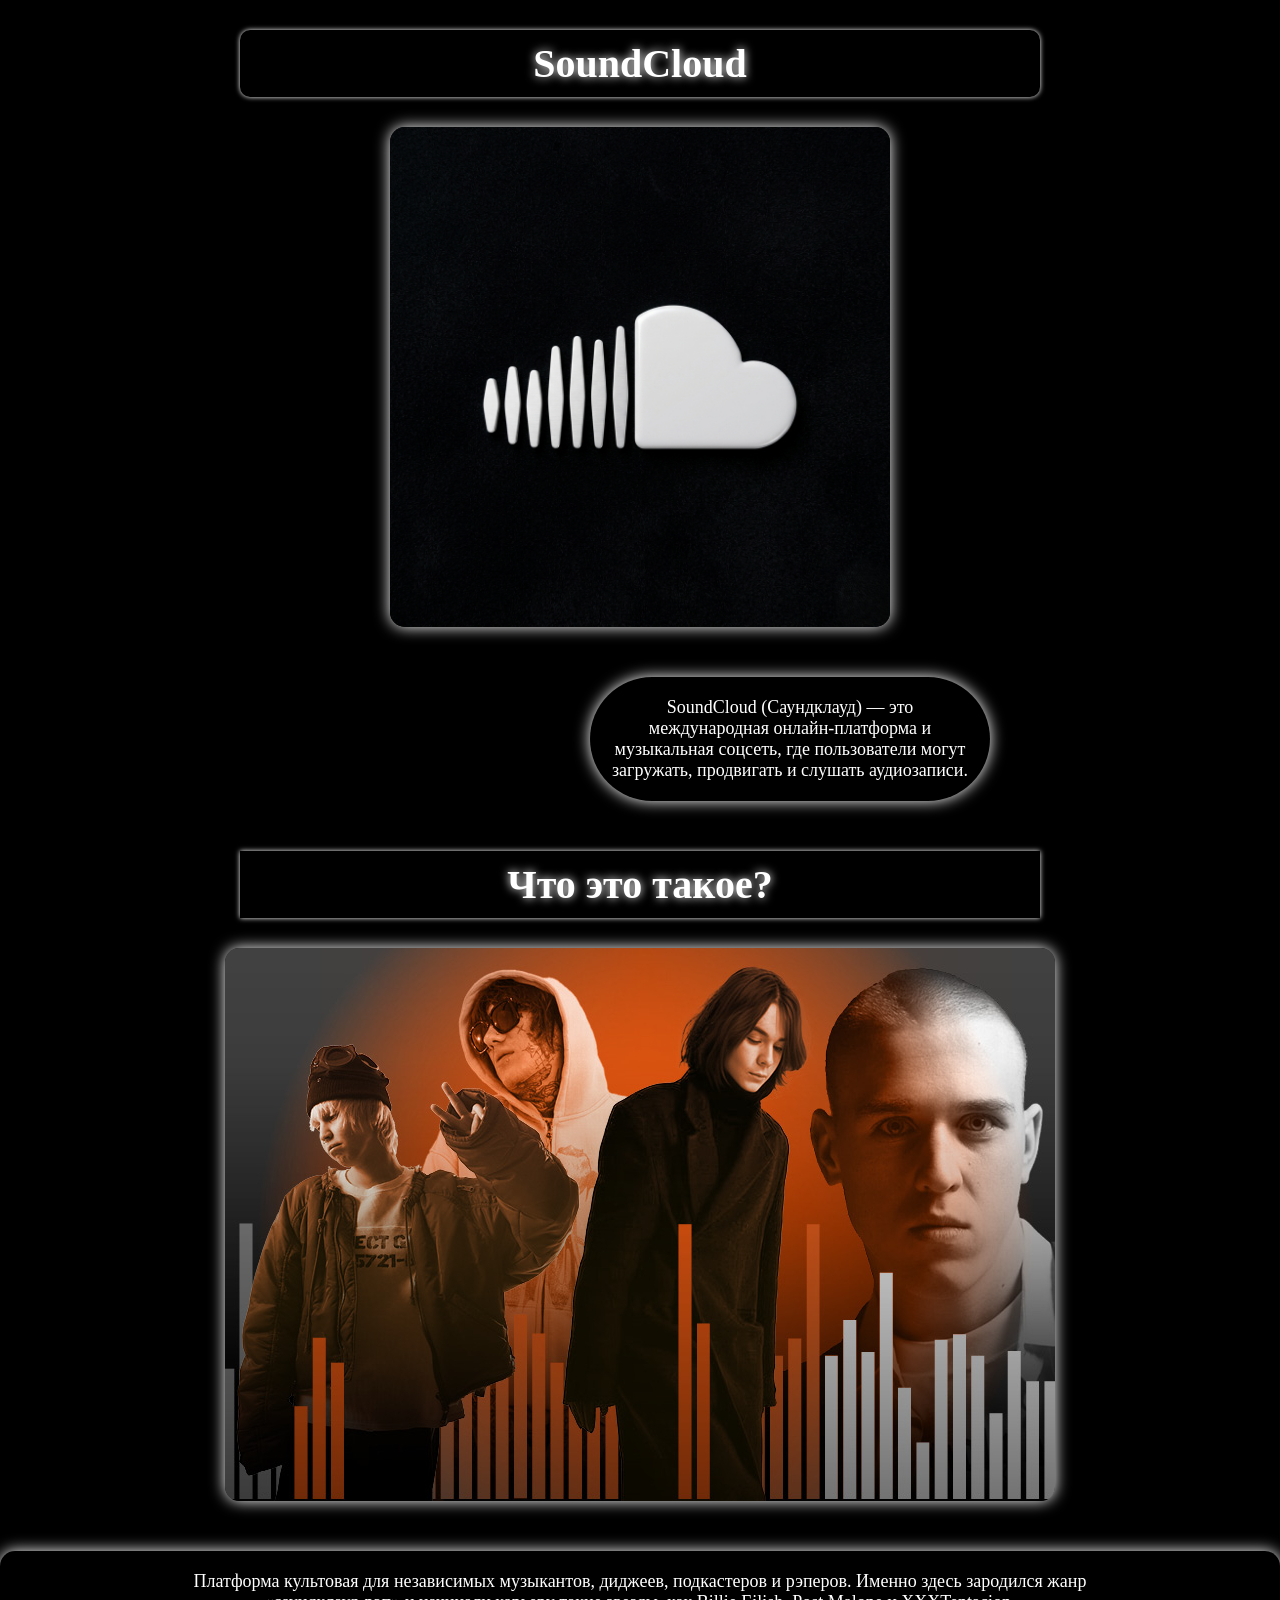
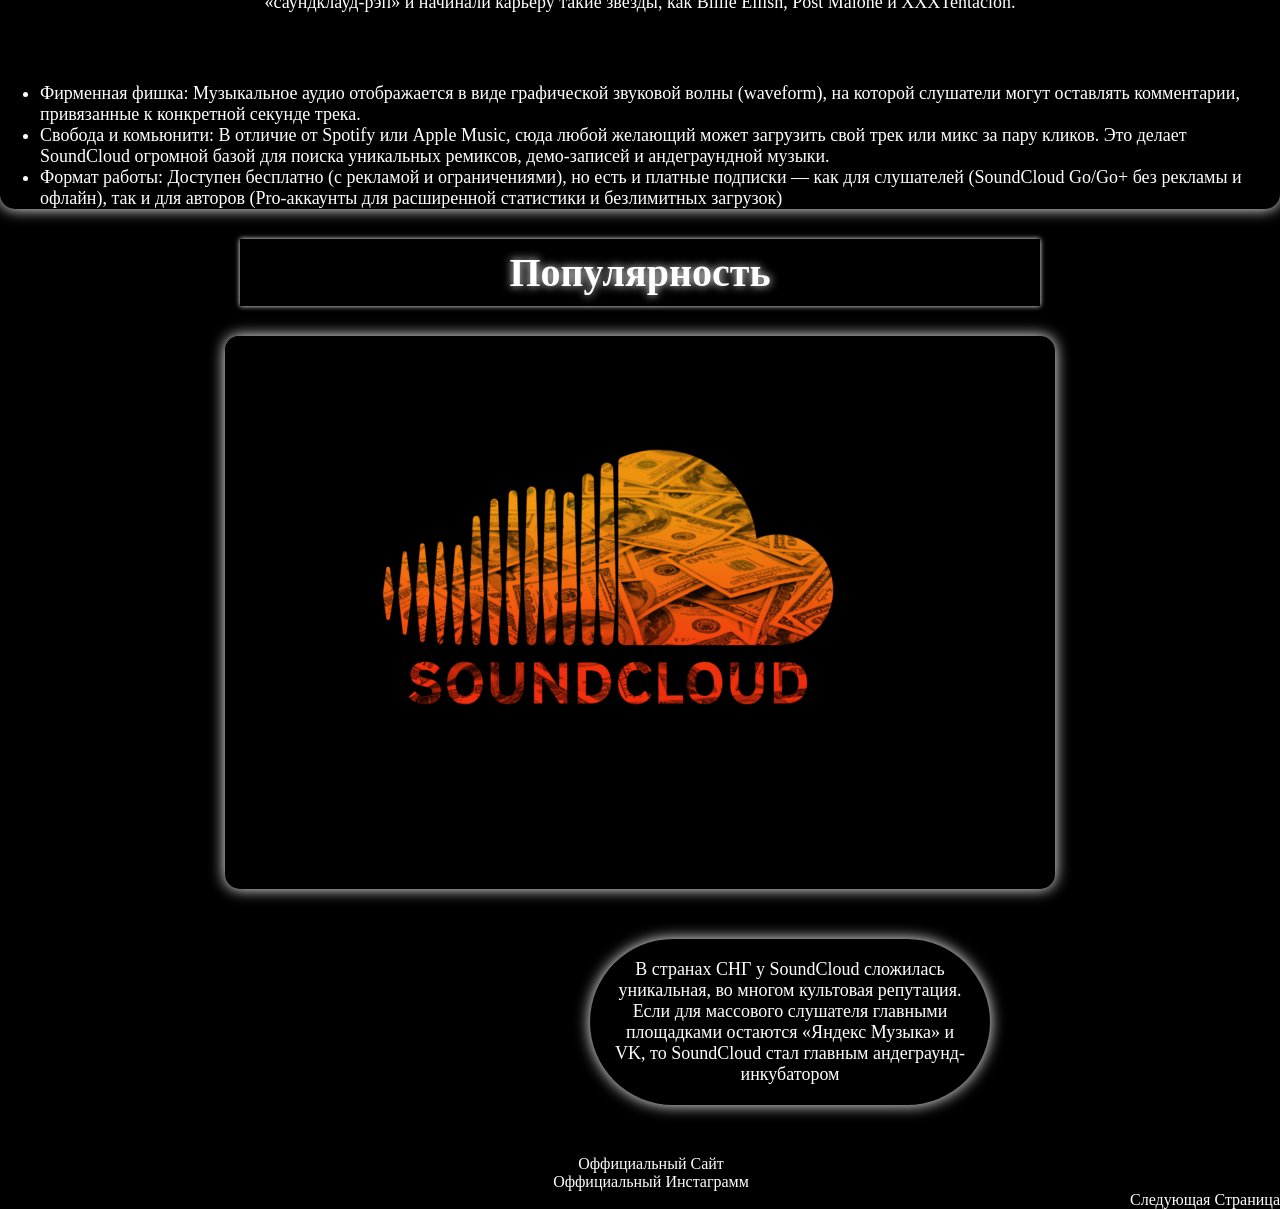
==== index.html @ 140f91e4 "fixed" ====
<!DOCTYPE html>
<html lang="en">

<head>
    <meta charset="UTF-8">
    <meta name="viewport" content="width=device-width, initial-scale=1.0">
    <title>SoundCloud</title>
    <link rel="stylesheet" href="./css/emo.css">
</head>

<body>
    <h1 class="Заголовок">SoundCloud</h1>

    <img src="./images/Gemini_Generated_Image_seqskyseqskyseqs.png" alt="" class="logo">

    <p class="text">SoundCloud (Саундклауд) — это международная онлайн-платформа и музыкальная соцсеть, где пользователи
        могут загружать, продвигать и слушать аудиозаписи.</p>

    <h2 class="Заголовок">Что это такое?</h2>

    <div class="image">
        <img src="./images/e38599940cd7.jpg" alt="марки">
    </div>
    <div class="about">

        <p class="text2"> Платформа культовая для независимых музыкантов, диджеев, подкастеров и рэперов.
            Именно здесь зародился жанр «саундклауд-рэп» и начинали карьеру такие звезды, как Billie Eilish, Post Malone
            и
            XXXTentacion.
        </p>
        <ul>
            <li>Фирменная фишка: Музыкальное аудио отображается в виде графической звуковой волны (waveform), на которой
                слушатели могут оставлять комментарии, привязанные к конкретной секунде трека.</li>
            <li>Свобода и комьюнити: В отличие от Spotify или Apple Music, сюда любой желающий может загрузить свой трек
                или
                микс за пару кликов. Это делает SoundCloud огромной базой для поиска уникальных ремиксов, демо-записей и
                андеграундной музыки.</li>
            <li>Формат работы: Доступен бесплатно (с рекламой и ограничениями), но есть и платные подписки — как для
                слушателей
                (SoundCloud Go/Go+ без рекламы и офлайн), так и для авторов (Pro-аккаунты для расширенной статистики и
                безлимитных загрузок)</li>
        </ul>
    </div>

    <h3 class="Заголовок">Популярность</h3>

    <div class="image">
        <img src="./images/30050_l.jpg"
            alt="картинка">

    </div>

    <p class="text">В странах СНГ у SoundCloud сложилась уникальная, во многом культовая репутация. Если для массового слушателя главными площадками остаются «Яндекс Музыка» и VK, то SoundCloud стал главным андеграунд-инкубатором</p>
   
    
    <li class="link"><a href="https://soundcloud.com/" target="_blank">Оффициальный Сайт</a></li>
    <li class="link"><a href="https://www.instagram.com/soundcloud/" target="_blank">Оффициальный Инстаграмм</a></li>
    
    <a href="./page..html" class="nextpage">Следующая Страница</a>
</body>

</html>
---- css/emo.css ----
* {
    margin: 0;
    box-sizing: border-box;
    
}

body {
background: black;
}

h1 {

    border-radius: 10px;
}


.Заголовок {
    width: 800px;
    margin:30px auto;
    text-shadow: 0 0 10px white;
    box-shadow: 0 0 5px white;
    color: white;
    padding: 10px;
    text-align: center;
    font-size: 40px;
    
}

.logo {
    margin: auto;
    display: block;
    width: 500px;
    height: 500px;
    box-shadow: 0 0 15px white;
    border-radius: 15px;
    
}


.text {
    width: 400px;
    text-align: center;
    color: white;
    margin: 50px 590px;
    /* justify-self: center; */
    padding: 20px;
    font-size: large;
    box-shadow: 0 0 15px white;
    border-radius: 50pc;
    border-width: 5px;
}


.image {
    margin: auto;
    width: 830px;
    height: 553px;
    border-radius: 15px;
    /* object-fit: ; */
    box-shadow: 0 0 15px white ;
    
}

.image img {

    border-radius: 14px;
}

.about {

    box-shadow: 0 0 15px white;
    border-radius: 15px;
}

.about ul {
    font-size: large;
    color: white;
}



.text2 {
    width: 1000px;
    text-align: center;
    color: white;
    margin: 50px auto;
    padding: 20px;
    font-size: large;
    
    /* background: black; */
    border-radius: 50pc;
    border-width: 5px;
}

h3 {
    text-align: center;
    font-size: 20px;
}

/* .image2 {

} */

.link {
    text-align: center;
    
    
}

.nextpage {
    text-align: right;
    display: block;
}

a {
    color: white;
    text-decoration: none;
}

.map {
    margin: auto;
    padding-bottom: 35px;
    display: block;
}

.back {
    width: 75px;
    height: 70px;
    filter: invert(1);
    
}

nav .container2 {
    
    display: flex;
    align-items: center;
    justify-content: space-between;
}



.yt {
    margin: auto;
    width: 826px;
    height: 583px;
    display: flex;
    justify-content: center;
    box-shadow: 0 0 15px white;
}

.perexod {
    display: flex;
    font-size: 25px;
    justify-content: end;
}
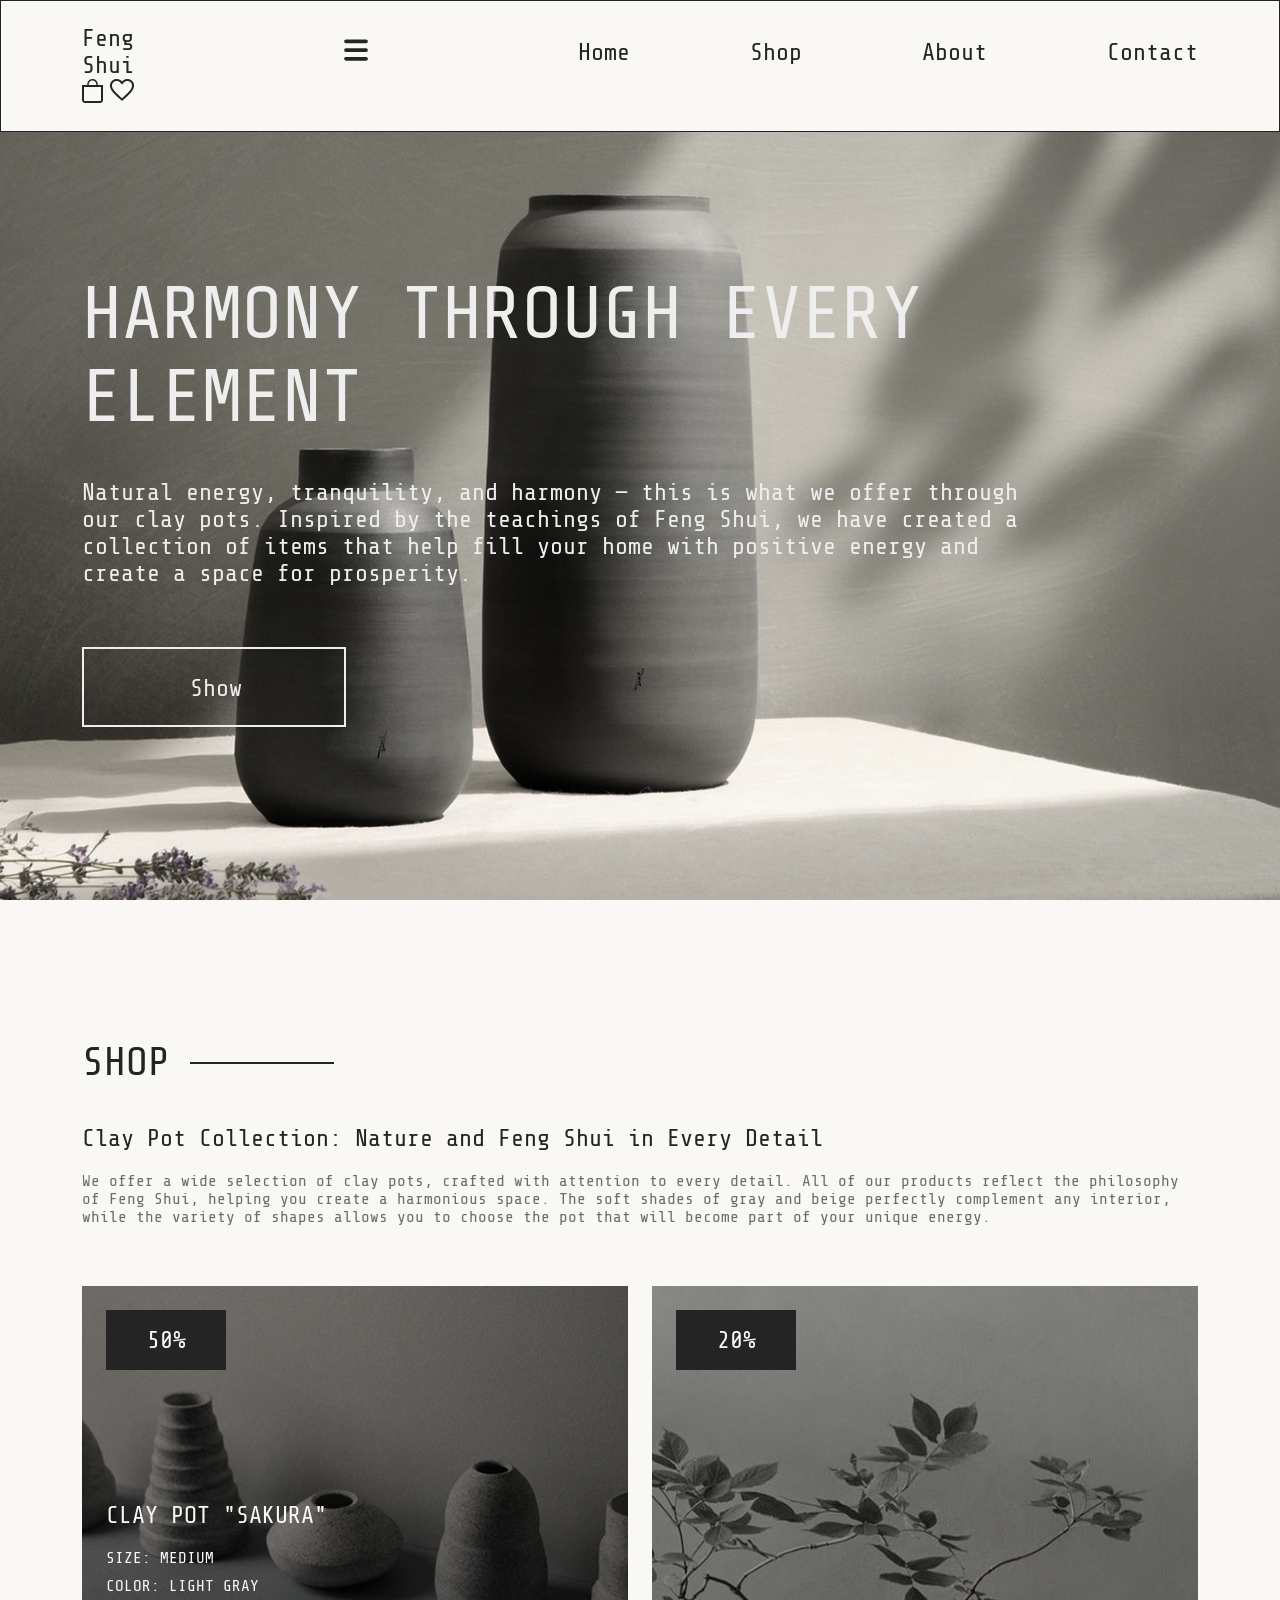
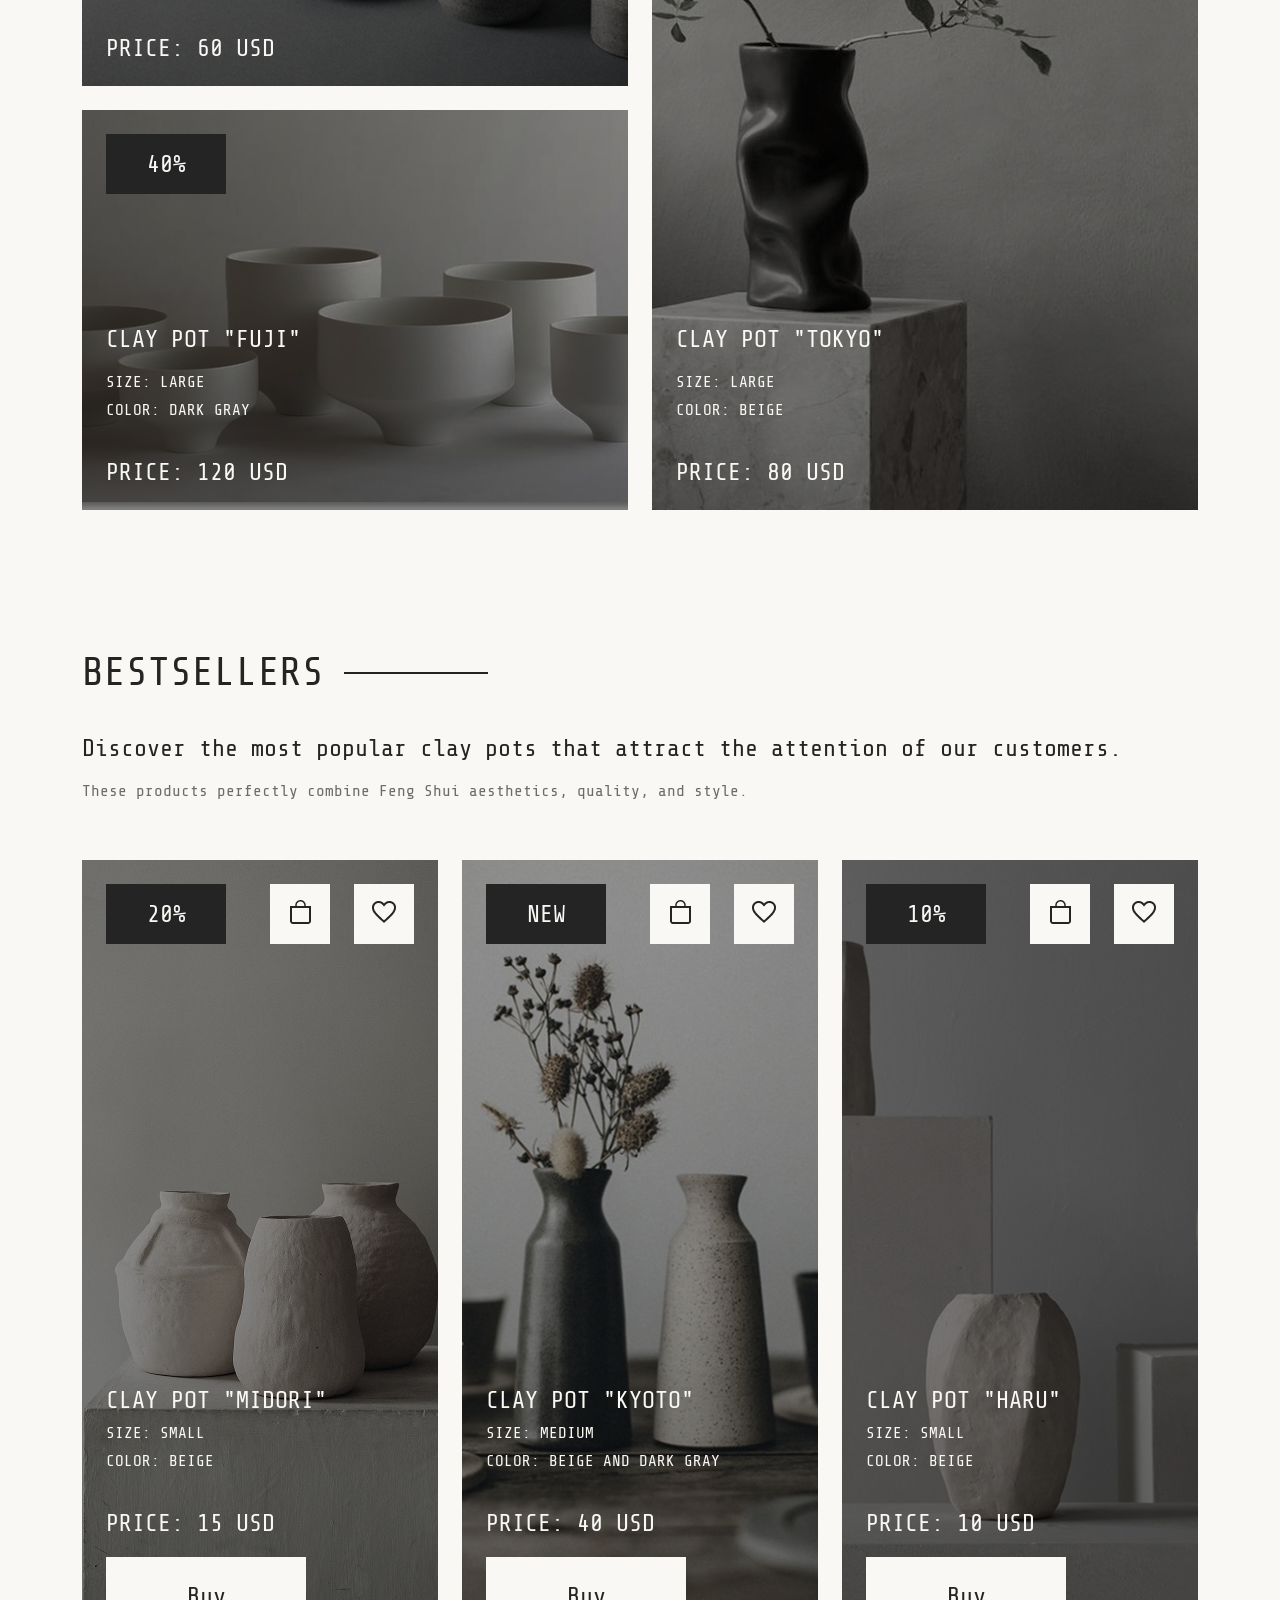
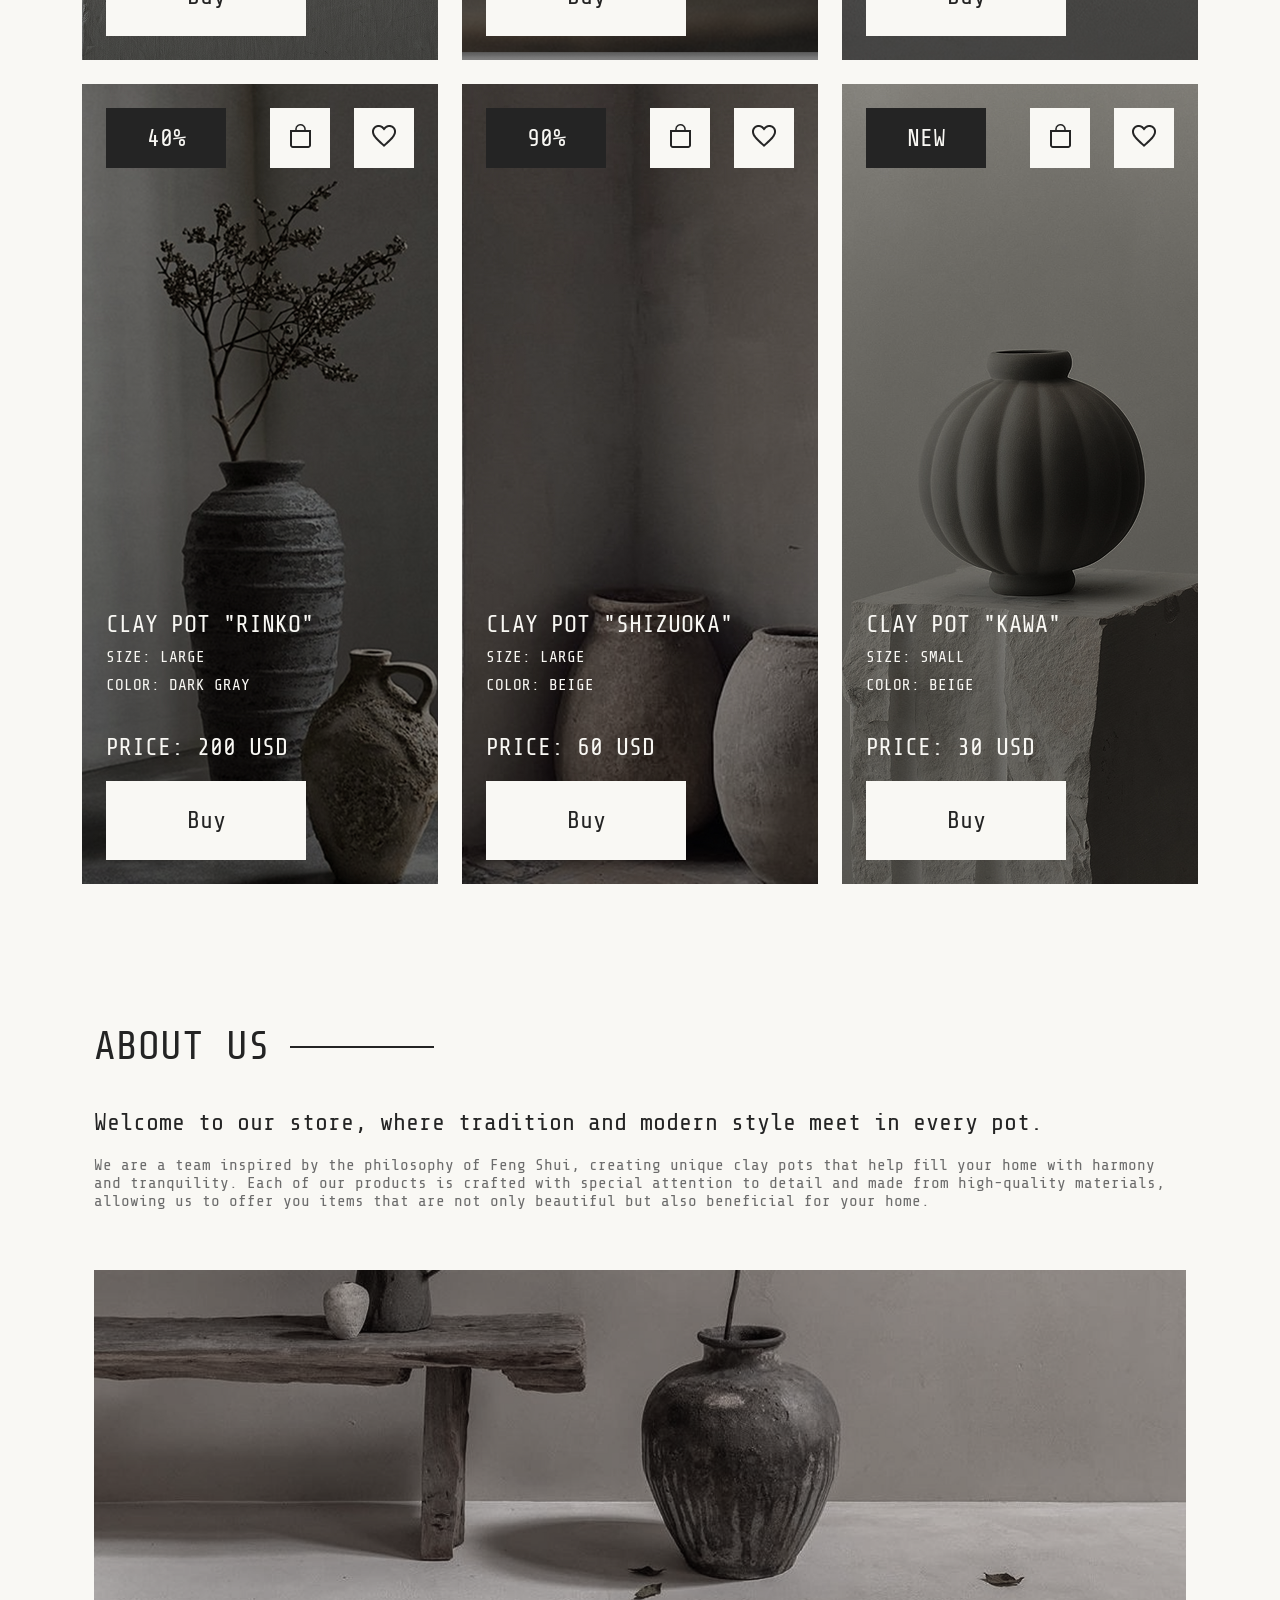
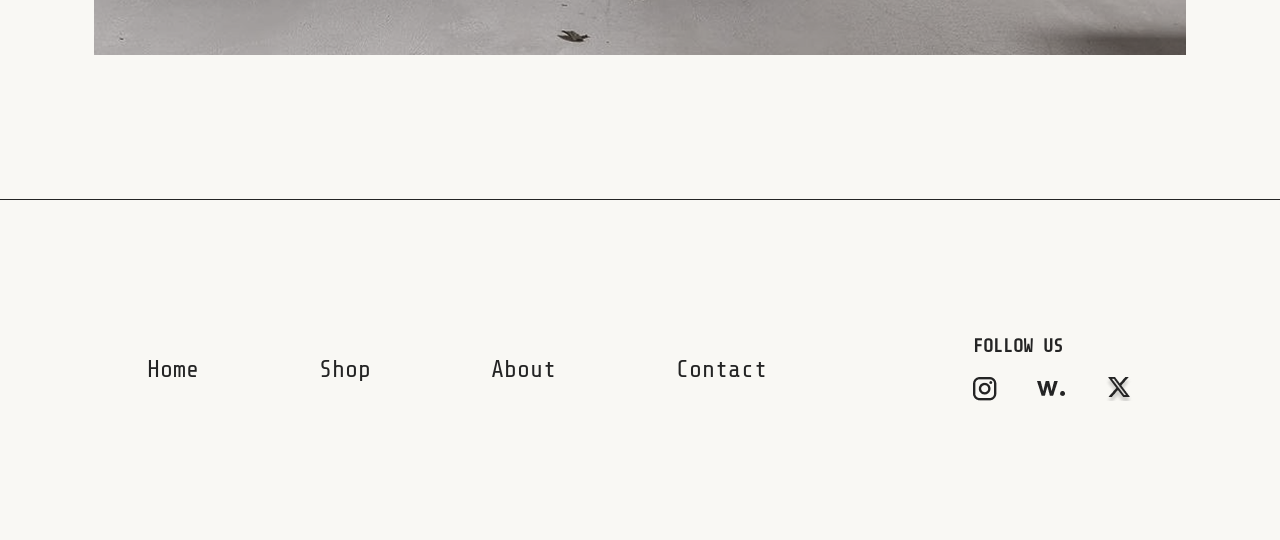
==== commit 2db6ca87: "Превью" ====
--- a/index.html
+++ b/index.html
@@ -4,59 +4,289 @@
 <head>
     <meta charset="UTF-8">
     <meta name="viewport" content="width=device-width, initial-scale=1.0">
-    <title>SoundCloud</title>
-    <link rel="stylesheet" href="./css/emo.css">
+    <title>Feng Shui</title>
+    <link rel="stylesheet" href="./css/main.css">
+    <link rel="stylesheet" href="./css/media.css">
 </head>
 
 <body>
-    <h1 class="Заголовок">SoundCloud</h1>
-
-    <img src="./images/Gemini_Generated_Image_seqskyseqskyseqs.png" alt="" class="logo">
-
-    <p class="text">SoundCloud (Саундклауд) — это международная онлайн-платформа и музыкальная соцсеть, где пользователи
-        могут загружать, продвигать и слушать аудиозаписи.</p>
-
-    <h2 class="Заголовок">Что это такое?</h2>
-
-    <div class="image">
-        <img src="./images/e38599940cd7.jpg" alt="марки">
-    </div>
-    <div class="about">
-
-        <p class="text2"> Платформа культовая для независимых музыкантов, диджеев, подкастеров и рэперов.
-            Именно здесь зародился жанр «саундклауд-рэп» и начинали карьеру такие звезды, как Billie Eilish, Post Malone
-            и
-            XXXTentacion.
-        </p>
-        <ul>
-            <li>Фирменная фишка: Музыкальное аудио отображается в виде графической звуковой волны (waveform), на которой
-                слушатели могут оставлять комментарии, привязанные к конкретной секунде трека.</li>
-            <li>Свобода и комьюнити: В отличие от Spotify или Apple Music, сюда любой желающий может загрузить свой трек
-                или
-                микс за пару кликов. Это делает SoundCloud огромной базой для поиска уникальных ремиксов, демо-записей и
-                андеграундной музыки.</li>
-            <li>Формат работы: Доступен бесплатно (с рекламой и ограничениями), но есть и платные подписки — как для
-                слушателей
-                (SoundCloud Go/Go+ без рекламы и офлайн), так и для авторов (Pro-аккаунты для расширенной статистики и
-                безлимитных загрузок)</li>
-        </ul>
-    </div>
-
-    <h3 class="Заголовок">Популярность</h3>
-
-    <div class="image">
-        <img src="./images/30050_l.jpg"
-            alt="картинка">
-
-    </div>
-
-    <p class="text">В странах СНГ у SoundCloud сложилась уникальная, во многом культовая репутация. Если для массового слушателя главными площадками остаются «Яндекс Музыка» и VK, то SoundCloud стал главным андеграунд-инкубатором</p>
-   
-    
-    <li class="link"><a href="https://soundcloud.com/" target="_blank">Оффициальный Сайт</a></li>
-    <li class="link"><a href="https://www.instagram.com/soundcloud/" target="_blank">Оффициальный Инстаграмм</a></li>
-    
-    <a href="./page..html" class="nextpage">Следующая Страница</a>
+    <header class="header">
+        <nav class="nav">
+            <div class="container nav__content">
+                <a href="" class="logo">Feng Shui</a>
+                <button class="nav__burger">
+                    <svg xmlns="http://www.w3.org/2000/svg" width="30" height="30" viewBox="0 0 24 24">
+                        <path d="M0 0h24v24H0z" fill="none" />
+                        <g fill="none">
+                            <path
+                                d="m12.593 23.258l-.011.002l-.071.035l-.02.004l-.014-.004l-.071-.035q-.016-.005-.024.005l-.004.01l-.017.428l.005.02l.01.013l.104.074l.015.004l.012-.004l.104-.074l.012-.016l.004-.017l-.017-.427q-.004-.016-.017-.018m.265-.113l-.013.002l-.185.093l-.01.01l-.003.011l.018.43l.005.012l.008.007l.201.093q.019.005.029-.008l.004-.014l-.034-.614q-.005-.018-.02-.022m-.715.002a.02.02 0 0 0-.027.006l-.006.014l-.034.614q.001.018.017.024l.015-.002l.201-.093l.01-.008l.004-.011l.017-.43l-.003-.012l-.01-.01z" />
+                            <path fill="currentColor"
+                                d="M20 17.5a1.5 1.5 0 0 1 .144 2.993L20 20.5H4a1.5 1.5 0 0 1-.144-2.993L4 17.5zm0-7a1.5 1.5 0 0 1 0 3H4a1.5 1.5 0 0 1 0-3zm0-7a1.5 1.5 0 0 1 0 3H4a1.5 1.5 0 1 1 0-3z" />
+                        </g>
+                    </svg>
+
+                </button>
+                <ul class="menu">
+                    <li><a href="" class="menu__link">Home</a></li>
+                    <li><a href="" class="menu__link">Shop</a></li>
+                    <li><a href="" class="menu__link">About</a></li>
+                    <li><a href="" class="menu__link">Contact</a></li>
+                </ul>
+                <div class="nav__icons">
+                    <a href="" class="shopicon">
+                        <img src="./img/shopicon.png" alt="">
+                    </a>
+                    <a href="" class="favicon">
+                        <img src="./img/favicon.png" alt="">
+                    </a>
+                </div>
+            </div>
+        </nav>
+        <div class="header__content container">
+            <h1 class="header__title">Harmony through Every Element</h1>
+            <div class="header__wrapper">
+                <p class="header__desc">Natural energy, tranquility, and harmony — this is what we offer through our
+                    clay pots. Inspired by the teachings of Feng Shui, we have created a collection of items that help
+                    fill your home with positive energy and create a space for prosperity.</p>
+                <a href="" class="header__btn">Show</a>
+            </div>
+        </div>
+    </header>
+    <main class="container">
+        <section class="shop">
+            <div class="desc shop__desc">
+                <h3 class="shop__title title">SHOP <span class="line"></span></h3>
+                <h2 class="info">Clay Pot Collection: Nature and Feng Shui in Every Detail</h2>
+                <p class="inform">We offer a wide selection of clay pots, crafted with attention to every detail. All of
+                    our products
+                    reflect the philosophy of Feng Shui, helping you create a harmonious space. The soft shades of gray
+                    and
+                    beige perfectly complement any interior, while the variety of shapes allows you to choose the pot
+                    that
+                    will become part of your unique energy.</p>
+            </div>
+            <div class="shop__cards">
+                <div class="shop__item">
+                    <img src="./img/shop1.jpg" alt="" class="item__img">
+                    <div class="shop__item_content">
+                        <p class="sale">50%</p>
+                        <div class="div">
+                            <h3 class="shop__item_title">Clay Pot "Sakura"</h3>
+                            <p class="shop__item_info">Size: Medium</p>
+                            <p class="shop__item_info">Color: Light Gray</p>
+                        </div>
+                        <p class="shop__item_price">Price: 60 USD</p>
+                    </div>
+                </div>
+                <div class="shop__item">
+                    <img src="./img/shop2.jpg" alt="" class="item__img">
+                    <div class="shop__item_content">
+                        <p class="sale">20%</p>
+                        <div class="div">
+                            <h3 class="shop__item_title">Clay Pot "Tokyo"</h3>
+                            <p class="shop__item_info">Size: Large</p>
+                            <p class="shop__item_info">Color: Beige</p>
+                        </div>
+                        <p class="shop__item_price">Price: 80 USD</p>
+                    </div>
+                </div>
+                <div class="shop__item">
+                    <img src="./img/shop3.jpg" alt="" class="item__img">
+                    <div class="shop__item_content">
+                        <p class="sale">40%</p>
+                        <div class="div">
+                            <h3 class="shop__item_title">Clay Pot "Fuji"</h3>
+                            <p class="shop__item_info">Size: Large</p>
+                            <p class="shop__item_info">Color: Dark Gray</p>
+                        </div>
+                        <p class="shop__item_price">Price: 120 USD</p>
+                    </div>
+                </div>
+            </div>
+        </section>
+        <section class="bestsellers">
+            <div class="bestsellers__desc">
+                <h3 class="bestsellers__title title">Bestsellers<span class="line"></span></h3>
+                <h2 class="info">Discover the most popular clay pots that attract the attention of our customers.</h2>
+                <p class="inform">These products perfectly combine Feng Shui aesthetics, quality, and style.</p>
+            </div>
+            <div class="bestsellers__cards">
+                <div class="bestsellers__item">
+                    <img src="./img/sell1.jpg" alt="" class="item__img">
+                    <div class="bestsellers__item_content">
+                        <div class="wrapper">
+                            <p class="sale">20%</p>
+                            <div class="buttons">
+                                <button class="btn">
+                                    <img src="./img/shopicon.png" alt="">
+                                </button>
+                                <button class="btn">
+                                    <img src="./img/favicon.png" alt="">
+                                </button>
+                            </div>
+                        </div>
+                        <div class="div">
+                            <h3 class="bestsellers__item_title">Clay Pot "Midori"</h3>
+                            <p class="bestsellers__item_info">Size: Small</p>
+                            <p class="bestsellers__item_info">Color: Beige</p>
+                        </div>
+                        <p class="bestsellers__item_price">Price: 15 USD</p>
+                        <a href="" class="buy">Buy</a>
+                    </div>
+                </div>
+                <div class="bestsellers__item">
+                    <img src="./img/sell2.jpg" alt="" class="item__img">
+                    <div class="bestsellers__item_content">
+                        <div class="wrapper">
+                            <p class="sale">New</p>
+                            <div class="buttons">
+                                <button class="btn">
+                                    <img src="./img/shopicon.png" alt="">
+                                </button>
+                                <button class="btn">
+                                    <img src="./img/favicon.png" alt="">
+                                </button>
+                            </div>
+                        </div>
+                        <div class="div">
+                            <h3 class="bestsellers__item_title">Clay Pot "Kyoto"</h3>
+                            <p class="bestsellers__item_info">Size: Medium</p>
+                            <p class="bestsellers__item_info">Color: Beige and Dark Gray</p>
+                        </div>
+                        <p class="bestsellers__item_price">Price: 40 USD</p>
+                        <a href="" class="buy">Buy</a>
+                    </div>
+                </div>
+                <div class="bestsellers__item">
+                    <img src="./img/sell3.jpg" alt="" class="item__img">
+                    <div class="bestsellers__item_content">
+                        <div class="wrapper">
+                            <p class="sale">10%</p>
+                            <div class="buttons">
+                                <button class="btn">
+                                    <img src="./img/shopicon.png" alt="">
+                                </button>
+                                <button class="btn">
+                                    <img src="./img/favicon.png" alt="">
+                                </button>
+                            </div>
+                        </div>
+                        <div class="div">
+                            <h3 class="bestsellers__item_title">Clay Pot "Haru"</h3>
+                            <p class="bestsellers__item_info">Size: Small</p>
+                            <p class="bestsellers__item_info">Color: Beige</p>
+                        </div>
+                        <p class="bestsellers__item_price">Price: 10 USD</p>
+                        <a href="" class="buy">Buy</a>
+                    </div>
+                </div>
+                <div class="bestsellers__item">
+                    <img src="./img/sell4.jpg" alt="" class="item__img">
+                    <div class="bestsellers__item_content">
+                        <div class="wrapper">
+                            <p class="sale">40%</p>
+                            <div class="buttons">
+                                <button class="btn">
+                                    <img src="./img/shopicon.png" alt="">
+                                </button>
+                                <button class="btn">
+                                    <img src="./img/favicon.png" alt="">
+                                </button>
+                            </div>
+                        </div>
+                        <div class="div">
+                            <h3 class="bestsellers__item_title">Clay Pot "Rinko"</h3>
+                            <p class="bestsellers__item_info">Size: Large</p>
+                            <p class="bestsellers__item_info">Color: Dark Gray</p>
+                        </div>
+                        <p class="bestsellers__item_price">Price: 200 USD</p>
+                        <a href="" class="buy">Buy</a>
+                    </div>
+                </div>
+                <div class="bestsellers__item">
+                    <img src="./img/sell5.jpg" alt="" class="item__img">
+                    <div class="bestsellers__item_content">
+                        <div class="wrapper">
+                            <p class="sale">90%</p>
+                            <div class="buttons">
+                                <button class="btn">
+                                    <img src="./img/shopicon.png" alt="">
+                                </button>
+                                <button class="btn">
+                                    <img src="./img/favicon.png" alt="">
+                                </button>
+                            </div>
+                        </div>
+                        <div class="div">
+                            <h3 class="bestsellers__item_title">Clay Pot "Shizuoka"</h3>
+                            <p class="bestsellers__item_info">Size: Large</p>
+                            <p class="bestsellers__item_info">Color: Beige</p>
+                        </div>
+                        <p class="bestsellers__item_price">Price: 60 USD</p>
+                        <a href="" class="buy">Buy</a>
+                    </div>
+                </div>
+                <div class="bestsellers__item">
+                    <img src="./img/sell6.jpg" alt="" class="item__img">
+                    <div class="bestsellers__item_content">
+                        <div class="wrapper">
+                            <p class="sale">New</p>
+                            <div class="buttons">
+                                <button class="btn">
+                                    <img src="./img/shopicon.png" alt="">
+                                </button>
+                                <button class="btn">
+                                    <img src="./img/favicon.png" alt="">
+                                </button>
+                            </div>
+                        </div>
+                        <div class="div">
+                            <h3 class="bestsellers__item_title">Clay Pot "Kawa"</h3>
+                            <p class="bestsellers__item_info">Size: Small</p>
+                            <p class="bestsellers__item_info">Color: Beige</p>
+                        </div>
+                        <p class="bestsellers__item_price">Price: 30 USD</p>
+                        <a href="" class="buy">Buy</a>
+                    </div>
+                </div>
+            </div>
+        </section>
+        <section class="about">
+            <div class="about__content container">
+                <div class="about__wrapper">
+                    <h2 class="about__title title">About us <span class="line"></span>
+                    </h2>
+                    <h3 class="info">Welcome to our store, where tradition and modern style meet in every pot.</h3>
+                    <p class="inform">We are a team inspired by the philosophy of Feng Shui, creating unique clay pots
+                        that
+                        help fill your home with harmony and tranquility. Each of our products is crafted with special
+                        attention to detail and made from high-quality materials, allowing us to offer you items that
+                        are
+                        not only beautiful but also beneficial for your home.</p>
+                    <img src="./img/about.png" alt="" class="about__img">
+
+                </div>
+            </div>
+        </section>
+    </main>
+    <footer class="footer">
+        <div class="container footer__content">
+            <ul class="menu footer__menu">
+                <li><a href="" class="menu__link">Home</a></li>
+                <li><a href="" class="menu__link">Shop</a></li>
+                <li><a href="" class="menu__link">About</a></li>
+                <li><a href="" class="menu__link">Contact</a></li>
+            </ul>
+            <div class="footer__us">
+                <h3 class="footer__links">FOLLOW US</h3>
+                <div class="footer__icons">
+                    <a href=""><img src="./img/footer1.png" alt=""></a>
+                    <a href=""><img src="./img/footer2.png" alt=""></a>
+                    <a href=""><img src="./img/footer3.png" alt=""></a>
+                </div>
+            </div>
+        </div>
+    </footer>
 </body>
 
 </html>
--- a/css/main.css
+++ b/css/main.css
@@ -0,0 +1,320 @@
+ @import url(./fonts.css);
+ @import url(./common.css);
+
+ /* nav */
+ .nav {
+     padding: 24px;
+     border: 1px solid #242424;
+     position: fixed;
+     left: 0;
+     top: 0;
+     width: 100%;
+     z-index: 99;
+     background: #f9f8f4;
+ }
+
+   .burger {
+    display: none;
+   }
+   
+ .nav__content {
+     display: grid;
+     grid-template-columns: 1fr 10fr 1fr;
+     align-items: center;
+
+ }
+
+ .logo {
+     font-weight: 400;
+     font-size: 24px;
+ }
+
+ .menu {
+     display: flex;
+     justify-content: center;
+     gap: 120px;
+
+ }
+
+ .menu__link {
+     font-weight: 400;
+     font-size: 24px;
+ }
+
+ .nav__icons {
+     display: flex;
+     justify-content: space-between;
+ }
+
+ /* nav */
+ /* header */
+ .header {
+     background-image: url(../img/head.jpg);
+     min-height: 100dvh;
+     background-repeat: no-repeat;
+     background-position: center;
+     background-size: cover;
+     padding-top: 100px;
+     display: flex;
+     align-items: center;
+ }
+
+ .header__title {
+     font-weight: 400;
+     font-size: 74px;
+     text-transform: uppercase;
+     color: #eee;
+     max-width: 1159px;
+     width: 100%;
+
+ }
+
+ .header__desc {
+     font-size: 24px;
+     color: #eee;
+     display: flex;
+     margin-top: 40px;
+     max-width: 984px;
+     width: 100%;
+ }
+
+ .header__btn {
+     font-size: 24px;
+     color: #eee;
+     border: 2px solid #eee;
+     width: 264px;
+     height: 80px;
+     padding: 26px 106px;
+     display: flex;
+     margin-top: 60px;
+ }
+
+ /* header */
+ /* main */
+ .shop {
+     margin-top: 140px;
+ }
+
+ .title {
+     display: flex;
+     align-items: center;
+     font-weight: 400;
+     font-size: 40px;
+     gap: 20px;
+     text-transform: uppercase;
+ }
+
+ .line {
+     width: 144px;
+     height: 2px;
+     background: #242424;
+ }
+
+ .info {
+     margin-top: 40px;
+     font-size: 24px;
+     font-weight: 400;
+ }
+
+ .inform {
+     margin-top: 20px;
+     color: #6c6c6c;
+ }
+
+ .shop__cards {
+     display: grid;
+     grid-template-columns: repeat(4, 1fr);
+     grid-template-rows: 400px 400px;
+     gap: 24px;
+     margin-top: 60px;
+ }
+
+ .item__img {
+     position: absolute;
+     top: 0;
+     left: 0;
+     width: 100%;
+     height: 100%;
+     object-fit: cover;
+ }
+
+ .shop__item {
+     position: relative;
+
+ }
+
+ .shop__item:nth-of-type(1) {
+     grid-column: 1 / 3;
+     grid-row: span 1;
+ }
+
+ .shop__item:nth-of-type(2) {
+     grid-column: span 2;
+     grid-row: 1 / 3;
+ }
+
+ .shop__item:nth-of-type(3) {
+     grid-column: 1 / 3;
+     grid-row: 2/3;
+ }
+
+
+ .shop__item_content {
+     position: relative;
+     background: linear-gradient(360deg, rgba(0, 0, 0, 0.5) 0%, rgba(0, 0, 0, 0.319) 100%);
+     height: 100%;
+     padding: 24px;
+     display: flex;
+     flex-direction: column;
+     justify-content: space-between;
+ }
+
+ .div {
+     display: flex;
+     margin-top: auto;
+     flex-direction: column;
+     padding-bottom: 40px;
+     gap: 10px;
+ }
+
+ .shop__item_title {
+     font-weight: 400;
+     font-size: 24px;
+     text-transform: uppercase;
+     color: #f9f8f4;
+     padding-bottom: 10px;
+ }
+
+ .shop__item_info {
+     text-transform: uppercase;
+     color: #f9f8f4;
+ }
+
+ .shop__item_price {
+     font-size: 24px;
+     text-transform: uppercase;
+     color: #f9f8f4;
+ }
+
+ .sale {
+     background: #242424;
+     font-size: 24px;
+     text-transform: uppercase;
+     color: #f9f8f4;
+     width: 120px;
+     height: 60px;
+     display: flex;
+     justify-content: center;
+     align-items: center;
+ }
+
+ .bestsellers {
+     margin-top: 140px;
+ }
+
+ .bestsellers__cards {
+     margin-top: 60px;
+     display: grid;
+     grid-template-columns: repeat(3, 1fr);
+     grid-template-rows: repeat(2, 800px);
+     gap: 24px;
+ }
+
+ .bestsellers__item,
+ .bestsellers__item_content {
+     position: relative;
+ }
+
+ .bestsellers__item_content {
+     display: flex;
+     flex-direction: column;
+     background: linear-gradient(360deg, rgba(0, 0, 0, 0.5) 0%, rgba(0, 0, 0, 0.319) 100%);
+     padding: 24px;
+     height: 100%;
+ }
+
+ .buttons {
+     display: flex;
+     gap: 24px;
+ }
+
+ .btn {
+     width: 60px;
+     height: 60px;
+     background: #f9f8f4;
+     transition: 0.5s;
+ }
+
+ .wrapper {
+     display: flex;
+     justify-content: space-between;
+ }
+
+ .bestsellers__item_title {
+     font-weight: 400;
+     font-size: 24px;
+     text-transform: uppercase;
+     color: #f9f8f4;
+ }
+
+ .bestsellers__item_info {
+     text-transform: uppercase;
+     color: #f9f8f4;
+ }
+
+ .bestsellers__item_price {
+     font-size: 24px;
+     text-transform: uppercase;
+     color: #f9f8f4;
+ }
+
+ .buy {
+     font-size: 24px;
+     background: #f9f8f4;
+     width: 200px;
+     text-align: center;
+     padding: 26px;
+     margin-top: 20px;
+ }
+
+ .btn:focus {
+     background-color: #000000;
+ }
+
+ .btn:focus img {
+     filter: invert(1);
+ }
+
+ /* main */
+ /* about */
+ .about {
+     margin-top: 140px;
+ }
+
+ .about__img {
+     margin-top: 60px;
+     object-fit: cover;
+     width: 100%;
+     height: 100%;
+ }
+ /* about */
+ /* footer */
+ .footer {
+    margin-top: 140px;
+    border-top: 1px solid #242424;
+    padding: 135px;
+ }
+
+ .footer__content {
+    display: flex;
+    justify-content: space-between;
+    align-items: center;
+ }
+
+.footer__icons {
+    display: flex;
+    align-items: center;
+    margin-top: 20px;
+    gap: 40px;
+}
+ /* footer */
--- a/css/media.css
+++ b/css/media.css
@@ -0,0 +1,69 @@
+@media (max-width: 1400px) {
+    .container {
+     max-width:1140px;
+    }
+}
+
+@media (max-width: 1200px) {
+    .container {
+     max-width:960px;
+    }
+}
+
+@media (max-width: 992px) {
+    .container {
+     max-width:720px;
+    }
+
+    .nav__burger {
+        display: block;
+        order: 1;
+    }
+
+    .nav__burger:focus~.menu {
+        transform: scaleY(1);
+    }
+
+    .nav__icons {
+        justify-content: end;
+        align-items: center;
+        padding-right: 20px;
+        gap: 20px;
+    }
+
+    header .menu {
+       position: absolute;
+        right: 20px;
+        top: 100%;
+        flex-direction: column;
+        border: 1px solid #242424;
+        background: var(--bg);
+        min-width: 200px;
+        padding: 20px;
+        transform: scaleY(0);
+        transition: 0.2s 0.5s;
+        transform-origin: 0 0;
+        gap: 40px;
+    }
+
+    .bestsellers__cards {
+        grid-template-columns: repeat(2, 1fr);
+        grid-template-rows: repeat(3, 800px);
+    }
+
+    .about, .bestsellers, .shop, .footer {
+        margin-top: 50px;
+    }
+}
+
+@media (max-width: 768px) {
+    .container {
+     max-width:540px;
+    }
+}
+
+@media (max-width: 576px) {
+    .container {
+     max-width:100%;
+    }
+}
